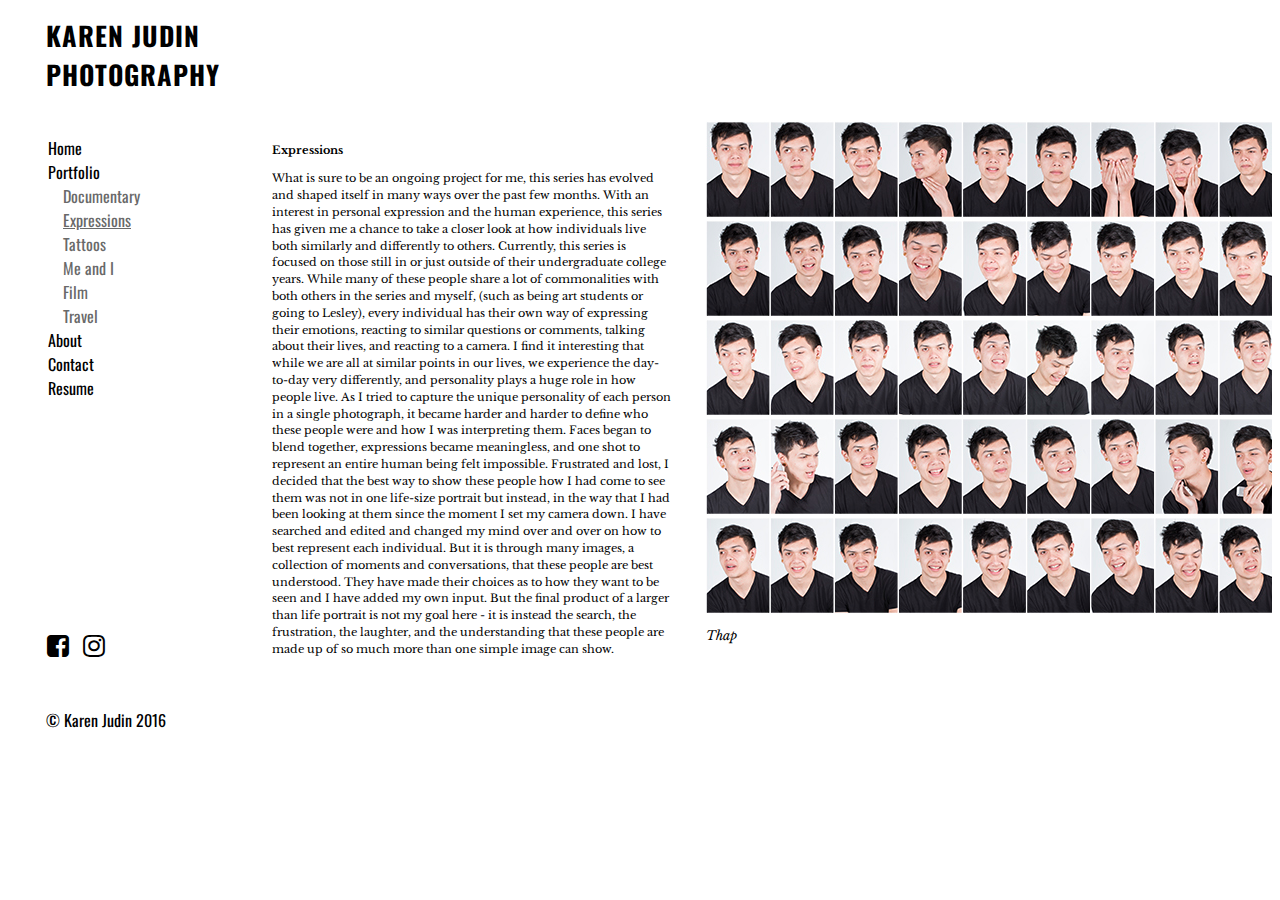
==== expressions.html @ f1cbce1c "Added Website" ====
<!--expressions.html-->

<html>
    <head>
        <title>Portfolio - Expressions | Karen Judin Photography</title>
        <link type="text/css" rel="stylesheet" href="css/styles.css">
        <link type="text/css" rel="stylesheet" href="css/font-awesome.min.css">
        <link href="https://fonts.googleapis.com/css?family=Libre+Baskerville:400,400i,700|Oswald:300,400,700" rel="stylesheet">
        
    </head>
    <body>
                <!--        This is the header with the website logo. -->
        <header>
            <p>Karen Judin <br>Photography</p>
        </header>
        
                <!--        Navigation. -->
        <nav>
                        <!--            Primary navigation. -->
            <div id="primary_nav"> 
                <ul>
                    <li><a href="index.html">Home</a></li>
                    <li><a href="#" id="portfolio">Portfolio</a>
                        <ul id="dropdown">
                            <li><a href="documentary.html">Documentary</a></li>
                            <li class="currentgallery"><a href="expressions.html">Expressions</a></li>
                            <li><a href="tattoos.html">Tattoos</a></li>
                            <li><a href="meandi.html">Me and I</a></li>
                            <li><a href="film.html">Film</a></li>
                            <li><a href="travel.html">Travel</a></li>
                        </ul>
                    </li>
                    <li><a href="about.html">About</a></li>
                    <li><a href="contact.html">Contact</a></li>
                    <li><a href="cv-resume.html">Resume</a></li>
                </ul>
            </div>
                        <!--            Social media navigation. -->
            <div id="social_nav"> 
                <a href="https://www.facebook.com/karenjudin" target="_blank"><i class="fa fa-facebook-square"></i></a>
                 <a href="https://www.instagram.com/karenmargaux/" target="_blank"><i class="fa fa-instagram"></i></a>
            </div>
        </nav>
                <!--        Container for image gallery. -->
        <section>
            <article class="artiststatement">
                <p class="Title">Expressions</p>
                <p>What is sure to be an ongoing project for me, this series has evolved and shaped itself in many ways over the past few months. With an interest in personal expression and the human experience, this series has given me a chance to take a closer look at how individuals live both similarly and differently to others. 

Currently, this series is focused on those still in or just outside of their undergraduate college years. While many of these people share a lot of commonalities with both others in the series and myself, (such as being art students or going to Lesley), every individual has their own way of expressing their emotions, reacting to similar questions or comments, talking about their lives, and reacting to a camera. I find it interesting that while we are all at similar points in our lives, we experience the day-to-day very differently, and personality plays a huge role in how people live.
 
As I tried to capture the unique personality of each person in a single photograph, it became harder and harder to define who these people were and how I was interpreting them. Faces began to blend together, expressions became meaningless, and one shot to represent an entire human being felt impossible. Frustrated and lost, I decided that the best way to show these people how I had come to see them was not in one life-size portrait but instead, in the way that I had been looking at them since the moment I set my camera down. I have searched and edited and changed my mind over and over on how to best represent each individual. But it is through many images, a collection of moments and conversations, that these people are best understood. They have made their choices as to how they want to be seen and I have added my own input. But the final product of a larger than life portrait is not my goal here - it is instead the search, the frustration, the laughter, and the understanding that these people are made up of so much more than one simple image can show.
</p>
            </article>
            <article>
                <img class="float_left_image" src="imagery/expressions/ThapSmall.jpg" title="Thap"/>
                <p class="photo_caption">Thap</p>
            </article>
            <article>
                <img class="float_left_image" src="imagery/expressions/StephanieFinal.jpg" title="Stephanie"/>
                <p class="photo_caption">Stephanie</p>
            </article>
            <article>
                <img class="float_left_image" src="imagery/expressions/DarcyFinal.jpg" title="Darcy"/>
                <p class="photo_caption">Darcy</p>
            </article>
            <article>
                <img class="float_left_image" src="imagery/expressions/AnastasiaFinal.jpg" title="Anastasia"/>
                <p class="photo_caption">Anastasia</p>
            </article>
            <article>
                <img class="float_left_image" src="imagery/expressions/ElliotFinal.jpg" title="Elliot"/>
                <p class="photo_caption">Elliot</p>
            </article>
            <article>
                <img class="float_left_image" src="imagery/expressions/KellySmall.jpg" title="Kelly"/>
                <p class="photo_caption">Kelly</p>
            </article>
            <article>
                <img class="float_left_image" src="imagery/expressions/BaileyRedo.jpg" title="Bailey"/>
                <p class="photo_caption">Bailey</p>
            </article>
            <article>
                <img class="float_left_image" src="imagery/expressions/CameronFinal.jpg" title="Cameron"/>
                <p class="photo_caption">Cameron</p>
            </article>
            <article>
                <img class="float_left_image" src="imagery/expressions/MollyFinal.jpg" title="Molly"/>
                <p class="photo_caption">Molly</p>
            </article>
            <article>
                <img class="float_left_image" src="imagery/expressions/LucyFinal.jpg" title="Lucy"/>
                <p class="photo_caption">Lucy</p>
            </article>
            <article>
                <img class="float_left_image" src="imagery/expressions/ColinFinal.jpg" title="Colin"/>
                <p class="photo_caption">Colin</p>
            </article>
            <article>
                <img class="float_left_image" src="imagery/expressions/LeianiFinal.jpg" title="Leilani"/>
                <p class="photo_caption">Leilani</p>
            </article>
            <article>
                <img class="float_left_image" src="imagery/expressions/Olivia.jpg" title="Olivia"/>
                <p class="photo_caption">Olivia</p>
            </article>
            <article>
                <img class="float_left_image" src="imagery/expressions/KDRedo.jpg" title="KD"/>
                <p class="photo_caption">KD</p>
            </article>
            <article>
                <img class="float_left_image" src="imagery/expressions/MattFinal.jpg" title="Matt"/>
                <p class="photo_caption">Matt</p>
            </article>
            <article>
                <img class="float_left_image" src="imagery/expressions/PatrickFinal.jpg" title="Patrick"/>
                <p class="photo_caption">Patrick</p>
            </article>
            <article>
                <img class="float_left_image" src="imagery/expressions/OliveFinal.jpg" title="Olive"/>
                <p class="photo_caption">Olive</p>
            </article>
            <article>
                <img class="float_left_image" src="imagery/expressions/TylerFinal.jpg" title="Tyler"/>
                <p class="photo_caption">Tyler</p>
            </article>
        </section>
        
         <!--        Footer with copyright stuff, etc. -->
        <footer>
            <p>&copy; Karen Judin 2016</p>
        </footer>
        <!-- load jQuery -->
        <script src="https://ajax.googleapis.com/ajax/libs/jquery/2.2.4/jquery.min.js"></script>
        <!-- load local JavaScript -->
        <script src="js/scripts.js" type="text/javascript"></script>
    </body>



</html>
---- css/styles.css ----
body {
    background-color: #fff ;
    font-family: 'Oswald', sans-serif; 
}

header, nav, div, section, footer, article {
/*    border: 2px solid #d00 ;*/
}

header p {
    text-transform: uppercase ;
    font-weight: 700 ;
    font-size: 1.65em ;
    position: relative ;
    padding-top: 8px ;
    left: 3% ;
    text-align: justify ;
    letter-spacing: 1px ;
}

nav { 
    float: left ;
    width: 15.3% ;
    height: 540px ;
    position: relative;
/*    margin-left: 3.6% ;*/
/*    font-weight: 300 ;*/
}

a {
    color: black ;
    text-decoration: none ;
}

a:visited {
    text-decoration: none;
}

a:hover {
    color: #00aeff;
}

nav #primary_nav ul {
    list-style-type: none ;
/*    height: 80%;*/
}

nav ul ul#dropdown {
/*    margin-right: 20px ;*/
    -webkit-padding-start: 15px ;
}
nav ul ul#dropdown a {
    color: dimgray ;
}
nav ul ul#dropdown a:hover {
    color: #00aeff;
}
.currentpage , .currentgallery a {
    text-decoration: underline ;
/*    color: red ;*/
}

#social_nav {
/*
    position: relative ;
    top: 20% ;
*/
    position: absolute;
    bottom: 0 ;
    margin-left: 20% ;
/*    padding-top: 185% ;*/
}

#social_nav i {
font-size: 1.6em ;    

    padding-right: 10px ;
/*    height: 30px ;*/

}

.about_nav {
/*
    position: relative ;
    top: 142px ;
*/
}

img.facebook, img.instagram {
    width: 16%;
}
  
section {
    float: right ;
    float: right ;
    width: 79.1% ;
    margin-left: 1.1% ;
    overflow-x: scroll ;
    margin-bottom: 3em ;
    position: relative ;
}

section article {
    display: table-cell ;
}
section article.artiststatement {
    vertical-align: top ;
    padding-top: 22px ;
}
section article.artiststatement p {
    width: 400px ;
    margin-right: 3em ; 
    line-height: 1.5em ;
}
section article img.float_left_image {
    margin-right: 3.5em ;
    pointer-events: none ;
}
section article p {
    font-family: 'Libre Baskerville', serif;
    font-size: 0.7em ;
}
section .bio p {
    font-family: 'Libre Baskerville', serif;
    font-size: 0.7em ;
    line-height: 1.5em ;
}

section p.bio_title {
    font-weight: 700 ;
}
section article p.title {
    font-family: 'Libre Baskerville', serif;
    font-size: 0.7em ;
    font-weight: 700 ;
}
section article p.tagline {
    font-family: 'Libre Baskerville', serif;
    font-size: 0.7em ;
    font-style: italic ;
}
section article p.photo_caption {
    font-family: 'Libre Baskerville', serif;
    font-size: 0.8em ;
    font-style: italic ;
    margin-bottom: 1.3em;
}
img.float_left_image {
    margin-bottom: 0px ;
}
/*
section img.bio {
    width: 28.6% ;
    height: 34.1% ;
}
*/
.form-section {
    font-family: 'Libre Baskerville', serif;
}
input {
    border-color: black ;
}
.form-all {
    background-image: none;
    padding-top: 22px;
}
.form-label {
    font-family: 'Libre Baskerville', serif; !important
}
.form-required {
    display: none ;
}
section .bio {
    width: 60% ;
}
object {
    padding-top: 22px ;
}
footer {
    clear: both ;
/*    position: relative ;*/
    margin-left: 3% ;
/*    font-weight: 300 ;*/
}
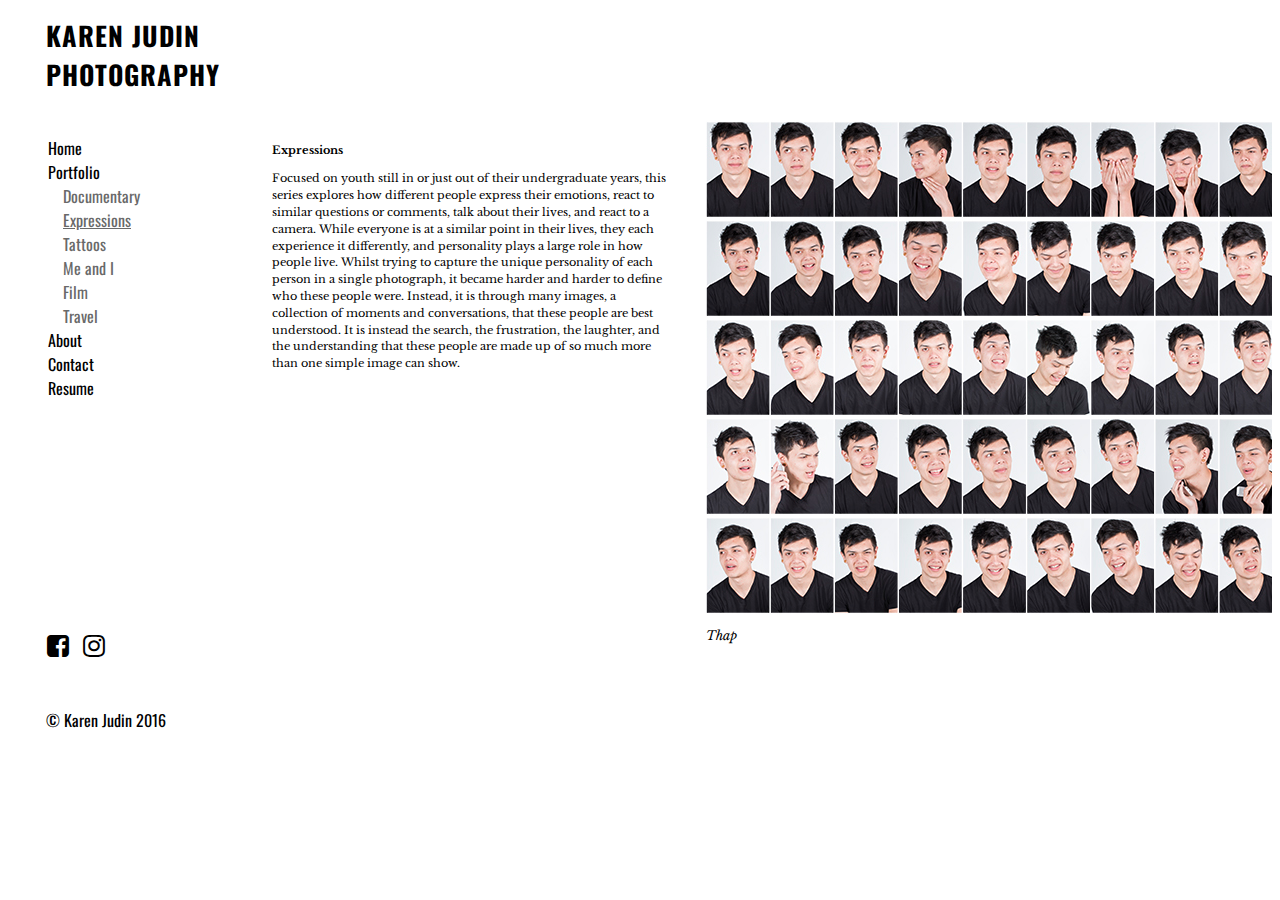
==== commit b0ec32ee: "Edited AS" ====
--- a/expressions.html
+++ b/expressions.html
@@ -6,17 +6,17 @@
         <link type="text/css" rel="stylesheet" href="css/styles.css">
         <link type="text/css" rel="stylesheet" href="css/font-awesome.min.css">
         <link href="https://fonts.googleapis.com/css?family=Libre+Baskerville:400,400i,700|Oswald:300,400,700" rel="stylesheet">
-        
+
     </head>
     <body>
-                <!--        This is the header with the website logo. -->
+        <!--        This is the header with the website logo. -->
         <header>
             <p>Karen Judin <br>Photography</p>
         </header>
-        
-                <!--        Navigation. -->
+
+        <!--        Navigation. -->
         <nav>
-                        <!--            Primary navigation. -->
+            <!--            Primary navigation. -->
             <div id="primary_nav"> 
                 <ul>
                     <li><a href="index.html">Home</a></li>
@@ -35,22 +35,18 @@
                     <li><a href="cv-resume.html">Resume</a></li>
                 </ul>
             </div>
-                        <!--            Social media navigation. -->
+            <!--            Social media navigation. -->
             <div id="social_nav"> 
                 <a href="https://www.facebook.com/karenjudin" target="_blank"><i class="fa fa-facebook-square"></i></a>
-                 <a href="https://www.instagram.com/karenmargaux/" target="_blank"><i class="fa fa-instagram"></i></a>
+                <a href="https://www.instagram.com/karenmargaux/" target="_blank"><i class="fa fa-instagram"></i></a>
             </div>
         </nav>
-                <!--        Container for image gallery. -->
+        <!--        Container for image gallery. -->
         <section>
             <article class="artiststatement">
                 <p class="Title">Expressions</p>
-                <p>What is sure to be an ongoing project for me, this series has evolved and shaped itself in many ways over the past few months. With an interest in personal expression and the human experience, this series has given me a chance to take a closer look at how individuals live both similarly and differently to others. 
-
-Currently, this series is focused on those still in or just outside of their undergraduate college years. While many of these people share a lot of commonalities with both others in the series and myself, (such as being art students or going to Lesley), every individual has their own way of expressing their emotions, reacting to similar questions or comments, talking about their lives, and reacting to a camera. I find it interesting that while we are all at similar points in our lives, we experience the day-to-day very differently, and personality plays a huge role in how people live.
- 
-As I tried to capture the unique personality of each person in a single photograph, it became harder and harder to define who these people were and how I was interpreting them. Faces began to blend together, expressions became meaningless, and one shot to represent an entire human being felt impossible. Frustrated and lost, I decided that the best way to show these people how I had come to see them was not in one life-size portrait but instead, in the way that I had been looking at them since the moment I set my camera down. I have searched and edited and changed my mind over and over on how to best represent each individual. But it is through many images, a collection of moments and conversations, that these people are best understood. They have made their choices as to how they want to be seen and I have added my own input. But the final product of a larger than life portrait is not my goal here - it is instead the search, the frustration, the laughter, and the understanding that these people are made up of so much more than one simple image can show.
-</p>
+                <p>Focused on youth still in or just out of their undergraduate years, this series explores how different people express their emotions, react to similar questions or comments, talk about their lives, and react to a camera. While everyone is at a similar point in their lives, they each experience it differently, and personality plays a large role in how people live. Whilst trying to capture the unique personality of each person in a single photograph, it became harder and harder to define who these people were. Instead, it is through many images, a collection of moments and conversations, that these people are best understood. It is instead the search, the frustration, the laughter, and the understanding that these people are made up of so much more than one simple image can show.
+                </p>
             </article>
             <article>
                 <img class="float_left_image" src="imagery/expressions/ThapSmall.jpg" title="Thap"/>
@@ -125,8 +121,8 @@
                 <p class="photo_caption">Tyler</p>
             </article>
         </section>
-        
-         <!--        Footer with copyright stuff, etc. -->
+
+        <!--        Footer with copyright stuff, etc. -->
         <footer>
             <p>&copy; Karen Judin 2016</p>
         </footer>
